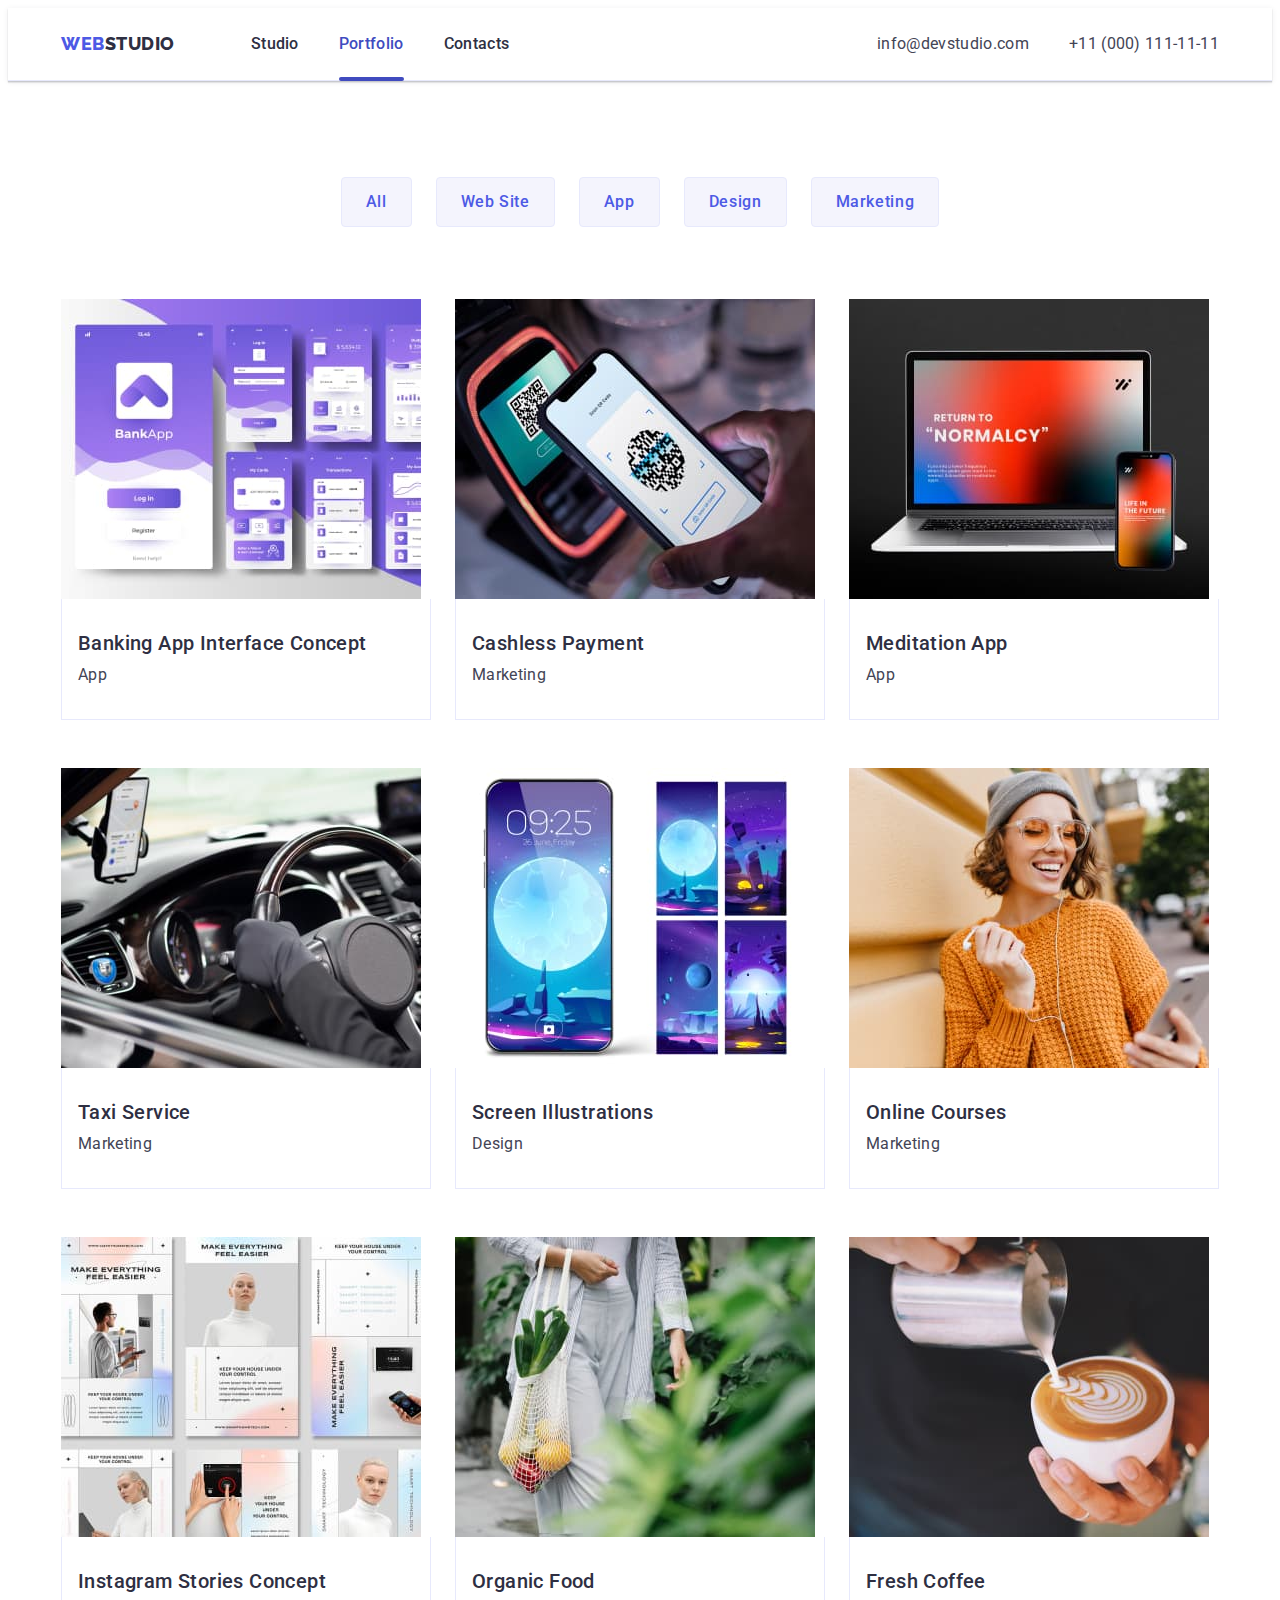
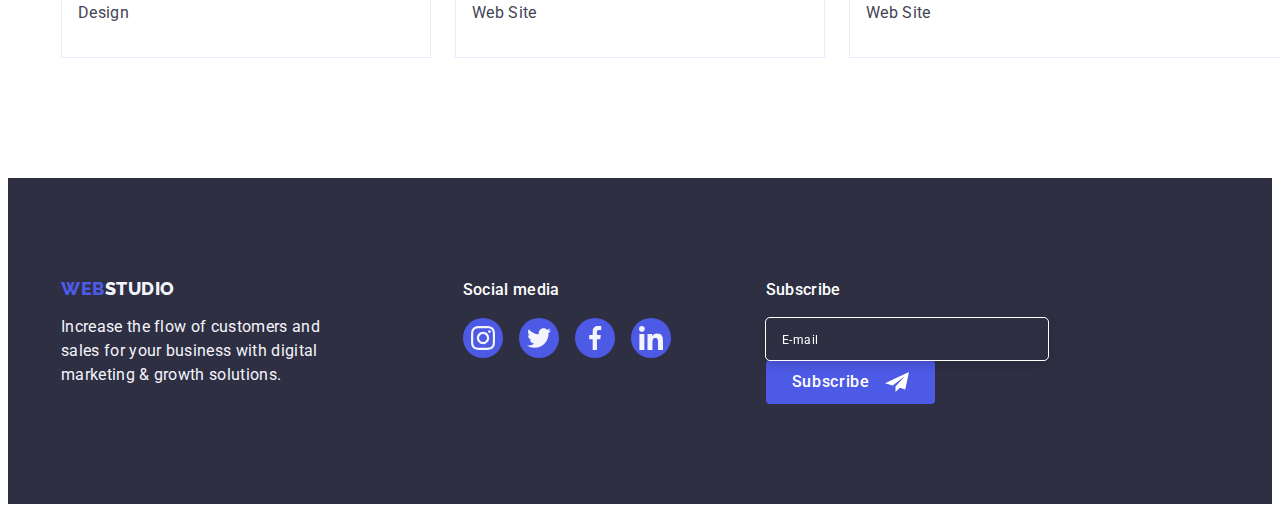
==== portfolio.html @ d96d14d5 "Initial commit" ====
<!DOCTYPE html>
<html lang="en">
  <head>
    <meta charset="UTF-8" />
    <meta http-equiv="X-UA-Compatible" content="IE=edge" />
    <meta name="viewport" content="width=device-width, initial-scale=1.0" />
    <link rel="preconnect" href="https://fonts.googleapis.com" />
    <link rel="preconnect" href="https://fonts.gstatic.com" crossorigin />
    <link
      href="https://fonts.googleapis.com/css2?family=Raleway:wght@800&family=Roboto:wght@400;500;700;900&display=swap"
      rel="stylesheet"
    />
    <link
      rel="stylesheet"
      href="https://cdnjs.cloudflare.com/ajax/libs/modern-normalize/1.1.0/modern-normalize.min.css"
      integrity="sha512-wpPYUAdjBVSE4KJnH1VR1HeZfpl1ub8YT/NKx4PuQ5NmX2tKuGu6U/JRp5y+Y8XG2tV+wKQpNHVUX03MfMFn9Q=="
      crossorigin="anonymous"
      referrerpolicy="no-referrer"
    />
    <link rel="stylesheet" href="./css/styles.css" />
    <title>Portfolio</title>
  </head>
  <body>
    <!-- HEADER -->
    <header class="main-header">
      <div class="main-header-container container">
        <nav class="main-nav">
          <a class="main-logo-link header-size-logo link" href="./index.html"
            >WEB<span class="head-logo">Studio</span></a
          >
          <ul class="menu-header list">
            <li class="menu-item">
              <a class="menu-link link" href="./index.html">Studio</a>
            </li>
            <li class="menu-item">
              <a class="menu-link current link" href="./portfolio.html"
                >Portfolio</a
              >
            </li>
            <li class="menu-item">
              <a class="menu-link link" href="">Contacts</a>
            </li>
          </ul>
        </nav>
        <address class="main-address">
          <ul class="list main-address-list">
            <li>
              <a class="contact link" href="mailto:info@devstudio.com"
                >info@devstudio.com</a
              >
            </li>
            <li>
              <a class="contact link" href="tel:+110001111111"
                >+11 (000) 111-11-11</a
              >
            </li>
          </ul>
        </address>
      </div>
    </header>
    <!-- MAIN -->
    <main>
      <section class="portfolio-main-section">
        <div class="container">
          <h1 hidden>Portfolio</h1>
          <!-- btn -->
          <ul class="portfolio-btn-list list">
            <li class="btn-list">
              <button class="portfolio-modal-btn" type="button">All</button>
            </li>
            <li class="btn-list">
              <button class="portfolio-modal-btn" type="button">
                Web Site
              </button>
            </li>
            <li class="btn-list">
              <button class="portfolio-modal-btn" type="button">App</button>
            </li>
            <li class="btn-list">
              <button class="portfolio-modal-btn" type="button">Design</button>
            </li>
            <li class="btn-list">
              <button class="portfolio-modal-btn" type="button">
                Marketing
              </button>
            </li>
          </ul>
          <!-- main -->
          <ul class="portfolio-menu-list list">
            <!-- 1 -->
            <li class="portfolio-list">
              <a class="portfolio-main-link link" href="">
                <div class="team-list-overlay">
                  <img
                    class="portfolio-icon"
                    src="./images/portfolio-images/banking-app-interface-concept.jpg"
                    alt="banking-app-interface-concept"
                    width="360"
                    height="300"
                  />
                  <p class="overlay">
                    14 Stylish and User-Friendly App Design Concepts · Task
                    Manager App · Calorie Tracker App · Exotic Fruit Ecommerce
                    App · Cloud Storage App
                  </p>
                </div>

                <div class="portfolio-main-description">
                  <h2 class="portfolio-card-subtitle">
                    Banking App Interface Concept
                  </h2>
                  <p class="portfolio-description">App</p>
                </div>
              </a>
            </li>
            <!-- 2 -->
            <li class="portfolio-list">
              <a class="portfolio-main-link link" href="">
                <div class="team-list-overlay">
                  <img
                    class="portfolio-icon"
                    src="./images/portfolio-images/cashless-payment.jpg"
                    alt="cashless-payment"
                    width="360"
                    height="300"
                  />
                  <p class="overlay">
                    14 Stylish and User-Friendly App Design Concepts · Task
                    Manager App · Calorie Tracker App · Exotic Fruit Ecommerce
                    App · Cloud Storage App
                  </p>
                </div>
                <div class="portfolio-main-description">
                  <h2 class="portfolio-card-subtitle">Cashless Payment</h2>
                  <p class="portfolio-description">Marketing</p>
                </div>
              </a>
            </li>
            <!-- 3 -->
            <li class="portfolio-list">
              <a class="portfolio-main-link link" href="">
                <div class="team-list-overlay">
                  <img
                    class="portfolio-icon"
                    src="./images/portfolio-images/meditaion-app.jpg"
                    alt="meditaion-app"
                    width="360"
                    height="300"
                  />
                  <p class="overlay">
                    14 Stylish and User-Friendly App Design Concepts · Task
                    Manager App · Calorie Tracker App · Exotic Fruit Ecommerce
                    App · Cloud Storage App
                  </p>
                </div>
                <div class="portfolio-main-description">
                  <h2 class="portfolio-card-subtitle">Meditation App</h2>
                  <p class="portfolio-description">App</p>
                </div>
              </a>
            </li>
            <!-- 4 -->
            <li class="portfolio-list">
              <a class="portfolio-main-link link" href="">
                <div class="team-list-overlay">
                  <img
                    class="portfolio-icon"
                    src="./images/portfolio-images/taxi-service.jpg"
                    alt="taxi-service"
                    width="360"
                    height="300"
                  />
                  <p class="overlay">
                    14 Stylish and User-Friendly App Design Concepts · Task
                    Manager App · Calorie Tracker App · Exotic Fruit Ecommerce
                    App · Cloud Storage App
                  </p>
                </div>
                <div class="portfolio-main-description">
                  <h2 class="portfolio-card-subtitle">Taxi Service</h2>
                  <p class="portfolio-description">Marketing</p>
                </div>
              </a>
            </li>
            <!-- 5 -->
            <li class="portfolio-list">
              <a class="portfolio-main-link link" href=""
                ><div class="team-list-overlay">
                  <img
                    class="portfolio-icon"
                    src="./images/portfolio-images/screen-illustrations.jpg"
                    alt="screen-illustrations"
                    width="360"
                    height="300"
                  />
                  <p class="overlay">
                    14 Stylish and User-Friendly App Design Concepts · Task
                    Manager App · Calorie Tracker App · Exotic Fruit Ecommerce
                    App · Cloud Storage App
                  </p>
                </div>
                <div class="portfolio-main-description">
                  <h2 class="portfolio-card-subtitle">Screen Illustrations</h2>
                  <p class="portfolio-description">Design</p>
                </div>
              </a>
            </li>
            <!-- 6 -->
            <li class="portfolio-list">
              <a class="portfolio-main-link link" href=""
                ><div class="team-list-overlay">
                  <img
                    class="portfolio-icon"
                    src="./images/portfolio-images/online-courses.jpg"
                    alt="online-courses"
                    width="360"
                    height="300"
                  />
                  <p class="overlay">
                    14 Stylish and User-Friendly App Design Concepts · Task
                    Manager App · Calorie Tracker App · Exotic Fruit Ecommerce
                    App · Cloud Storage App
                  </p>
                </div>
                <div class="portfolio-main-description">
                  <h2 class="portfolio-card-subtitle">Online Courses</h2>
                  <p class="portfolio-description">Marketing</p>
                </div>
              </a>
            </li>
            <!-- 7 -->
            <li class="portfolio-list">
              <a class="portfolio-main-link link" href=""
                ><div class="team-list-overlay">
                  <img
                    class="portfolio-icon"
                    src="./images/portfolio-images/instagram-stories-concept.jpg"
                    alt="instagram-stories-concept"
                    width="360"
                    height="300"
                  />
                  <p class="overlay">
                    14 Stylish and User-Friendly App Design Concepts · Task
                    Manager App · Calorie Tracker App · Exotic Fruit Ecommerce
                    App · Cloud Storage App
                  </p>
                </div>
                <div class="portfolio-main-description">
                  <h2 class="portfolio-card-subtitle">
                    Instagram Stories Concept
                  </h2>
                  <p class="portfolio-description">Design</p>
                </div>
              </a>
            </li>
            <!-- 8 -->
            <li class="portfolio-list">
              <a class="portfolio-main-link link" href=""
                ><div class="team-list-overlay">
                  <img
                    class="portfolio-icon"
                    src="./images/portfolio-images/organic-food.jpg"
                    alt="organic-food"
                    width="360"
                    height="300"
                  />
                  <p class="overlay">
                    14 Stylish and User-Friendly App Design Concepts · Task
                    Manager App · Calorie Tracker App · Exotic Fruit Ecommerce
                    App · Cloud Storage App
                  </p>
                </div>
                <div class="portfolio-main-description">
                  <h2 class="portfolio-card-subtitle">Organic Food</h2>
                  <p class="portfolio-description">Web Site</p>
                </div>
              </a>
            </li>
            <!-- 9 -->
            <li class="portfolio-list">
              <a class="portfolio-main-link link" href="">
                <div class="team-list-overlay">
                  <img
                    class="portfolio-icon"
                    src="./images/portfolio-images/fresh-coffee.jpg"
                    alt="fresh-coffee"
                    width="360"
                    height="300"
                  />
                  <p class="overlay">
                    14 Stylish and User-Friendly App Design Concepts · Task
                    Manager App · Calorie Tracker App · Exotic Fruit Ecommerce
                    App · Cloud Storage App
                  </p>
                </div>
                <div class="container portfolio-main-description">
                  <h2 class="portfolio-card-subtitle">Fresh Coffee</h2>
                  <p class="portfolio-description">Web Site</p>
                </div>
              </a>
            </li>
          </ul>
        </div>
      </section>
    </main>
    <!-- FOOTER -->
    <footer class="footer">
      <div class="footer-container container">
        <!-- logo -->
        <div class="footer-logo-and-description">
          <a class="main-logo-link footer-size-logo link" href="./index.html"
            >WEB<span class="footer-logo">Studio</span></a
          >
          <p class="footer-description">
            Increase the flow of customers and sales for your business with
            digital marketing & growth solutions.
          </p>
        </div>

        <!-- social media -->
        <div class="noname">
          <p class="footer-social-media-description">Social media</p>
          <ul class="footer-social-media-list">
            <!-- 1 -->
            <li class="footer-social-media-item list">
              <a
                class="footer-social-media-link link"
                href="https://www.instagram.com/"
                target="_blank"
                rel="noopener noreferrer"
              >
                <svg class="footer-social-media-svg" width="24" height="24">
                  <use href="./images/icon.svg#icon-instagram"></use>
                </svg>
              </a>
            </li>
            <!-- 2 -->
            <li class="footer-social-media-item list">
              <a
                class="footer-social-media-link link"
                href="https://twitter.com/"
                target="_blank"
                rel="noopener noreferrer"
              >
                <svg class="footer-social-media-svg" width="24" height="24">
                  <use href="./images/icon.svg#icon-twitter"></use>
                </svg>
              </a>
            </li>
            <!-- 3 -->
            <li class="footer-social-media-item list">
              <a
                class="footer-social-media-link link"
                href="https://www.facebook.com/"
                target="_blank"
                rel="noopener noreferrer"
              >
                <svg class="footer-social-media-svg" width="24" height="24">
                  <use href="./images/icon.svg#icon-facebook"></use>
                </svg>
              </a>
            </li>
            <!-- 4 -->
            <li class="footer-social-media-item list">
              <a
                class="footer-social-media-link link"
                href="https://www.linkedin.com/"
                target="_blank"
                rel="noopener noreferrer"
              >
                <svg class="footer-social-media-svg" width="24" height="24">
                  <use href="./images/icon.svg#icon-linkedin"></use>
                </svg>
              </a>
            </li>
          </ul>
        </div>
        <!-- submit -->
        <div class="container">
          <form name="subscribe_form" autocomplete="on" novalidate>
            <p class="subscribe-desc">Subscribe</p>
            <div class="subscribe-container">
              <label class="subscribe-label">
                <input
                  class="subscribe-input"
                  type="email"
                  name="user_email"
                  placeholder="E-mail"
                  required
                  minlength="2"
                />
              </label>
              <button class="subscribe-btn" type="submit">
                <span class="subscribe-text">Subscribe</span>
                <svg class="icon-send" width="24" height="24">
                  <use href="./images/icon.svg#icon-submit"></use>
                </svg>
              </button>
            </div>
          </form>
        </div>
      </div>
    </footer>
  </body>
</html>
---- css/styles.css ----
:root {
  /* font */
  --font-family-roboto: "Roboto", sans-serif;
  --font-family-raleway: "Raleway", sans-serif;

  /* color */
  --main-color: #ffffff;
  --logo-color: #4d5ae5;
  --head-logo-color: #2e2f42;
  --footer-logo-color: #f4f4fd;
  --main-text-color: #434455;
  --menu-link-color: #404bbf;
  --border-bottom-color: #e7e9fc;
  --border-customers-color: #8e8f99;
  --customers-box-color: #afb1b8;
  --footer-social-media-color: #31d0aa;
  --modal-background: #fcfcfc;

  /* transition */
  --transition-duration-function: 250ms cubic-bezier(0.4, 0, 0.2, 1);
}

/* reset */
body {
  font-family: var(--font-family-roboto);
  color: var(--main-text-color);
  background: var(--main-color);
}

h1,
h2,
h3,
h4,
h5,
h6,
p,
ul {
  margin: 0;
}

.list {
  list-style: none;
  padding-left: 0;
}

.link {
  text-decoration: none;
}

img {
  display: block;
}

.container {
  width: 1158px;
  padding-left: 15px;
  padding-right: 15px;
  margin-left: auto;
  margin-right: auto;
}

button {
  cursor: pointer;
}

/* =====================HEADER===================== */
.main-header {
  border-bottom: 1px solid var(--border-bottom-color);
  box-shadow: 0px 2px 1px rgba(46, 47, 66, 0.08),
    0px 1px 1px rgba(46, 47, 66, 0.16), 0px 1px 6px rgba(46, 47, 66, 0.08);
}

.main-header-container {
  display: flex;
  align-items: center;
}

.menu-link {
  position: relative;
  transition-property: bacground-color;
  transition-duration: 250ms;
  transition-timing-function: cubic-bezier(0.4, 0, 0.2, 1);
}

.menu-link::after {
  content: "";
  position: absolute;
  bottom: -1px;
  left: 0;

  display: block;
  width: 100%;
  height: 4px;
  border-radius: 2px;
}

.menu-link.current::after {
  background-color: var(--menu-link-color);
}

.menu-link.current {
  color: var(--menu-link-color);
}

.menu-link:hover,
.menu-link:focus {
  color: var(--menu-link-color);
}
.main-nav {
  display: flex;
  align-items: center;
}

/* logo */
.main-logo-link {
  font-family: var(--font-family-raleway);
  font-weight: 800;
  font-size: 18px;
  line-height: 1.17;
  letter-spacing: 0.03em;
  text-transform: uppercase;
  color: var(--logo-color);
}

.head-logo {
  color: var(--head-logo-color);
}

.footer-logo {
  color: var(--footer-logo-color);
}
.header-size-logo {
  display: inline-block;
  margin-right: 76px;
}

.footer-size-logo {
  display: inline-block;
  margin-bottom: 16px;
}

.menu-header {
  display: flex;
  gap: 40px;
  padding-left: 0px;
}

.menu-link {
  font-family: var(--font-family-roboto);
  font-weight: 500;
  font-size: 16px;
  line-height: 1.5;
  letter-spacing: 0.02em;
  color: var(--head-logo-color);

  display: inline-block;
  padding-top: 24px;
  padding-bottom: 24px;
}

.main-address {
  font-style: normal;
  margin-left: auto;
}

.main-address-list {
  display: flex;
  gap: 40px;
  padding-left: 0px;
}

.contact {
  font-family: var(--font-family-roboto);
  font-weight: 400;
  font-size: 16px;
  line-height: 1.5;
  letter-spacing: 0.02em;
  color: var(--main-text-color);
  transition-property: bacground-color;
  transition-duration: 250ms;
  transition-timing-function: cubic-bezier(0.4, 0, 0.2, 1);
}

.contact:hover,
.contact:focus {
  color: #404bbf;
}
/* MAIN page*/
/* =====================/HEADER===================== */
/* ======================HERO======================*/

.hero {
  display: block;
  background-color: var(--head-logo-color);
  max-width: 1440px;
  padding-top: 188px;
  padding-bottom: 188px;
  margin: 0 auto;
  background-image: linear-gradient(
      rgba(46, 47, 66, 0.7),
      rgba(46, 47, 66, 0.7)
    ),
    url("../images/hero/people_office.jpg");
  background-repeat: no-repeat;
  background-position: center;
  background-size: cover;
  margin-left: auto;
  margin-right: auto;
}

.main-title {
  font-family: var(--font-family-roboto);
  font-size: 56px;
  line-height: 1.07;
  text-align: center;
  letter-spacing: 0.02em;
  color: var(--main-color);

  max-width: 496px;
  margin: 0 auto;
  margin-bottom: 64px;
}

.main-modal-btn {
  font-family: var(--font-family-roboto);
  background-color: var(--logo-color);
  font-weight: 500;
  font-size: 16px;
  line-height: 1.5;
  letter-spacing: 0.04em;
  color: var(--main-color);
  background-color: var(--logo-color);

  display: flex;
  align-items: center;
  cursor: pointer;
  display: block;
  min-width: 169px;
  height: 56px;
  border: none;
  border-radius: 4px;
  margin: auto;

  transition-property: bacground-color;
  transition-duration: 250ms;
  transition-timing-function: cubic-bezier(0.4, 0, 0.2, 1);
}

.main-modal-btn:hover,
.main-modal-btn:focus {
  background-color: var(--menu-link-color);
}
/* ======================/HERO======================*/

/* ======================ABOUT======================*/
.about-section {
  padding-top: 120px;
  padding-bottom: 120px;
}

.menu-about {
  display: flex;
  gap: 24px;
  padding-left: 0px;
}

.about-list {
  width: calc((100% - 72px) / 4);
}

.about-icon {
  display: flex;
  align-items: center;
  justify-content: center;
  height: 112px;
  background-color: var(--footer-logo-color);
  border-radius: 4px;
  margin-bottom: 8px;
}

.svg-about-icon {
  width: 64px;
  height: 64px;
}
.about-third-header {
  font-family: var(--font-family-roboto);
  font-weight: 500;
  font-size: 20px;
  line-height: 1.2;
  letter-spacing: 0.02em;
  color: var(--head-logo-color);

  margin-bottom: 8px;
}

.about-description {
  font-family: var(--font-family-roboto);
  font-size: 16px;
  line-height: 1.5;
  letter-spacing: 0.02em;
  color: var(--main-text-color);
}
/* ======================/ABOUT======================*/

/* ========================PORTFOLIO=================== */

.portfolio-section {
  padding-bottom: 120px;
}

.menu-portfolio {
  display: flex;
  gap: 24px;
  padding-left: 0px;
}

.portfolio-list {
  width: calc((100% - 48px) / 3);
}

.portfolio-second-header {
  font-family: var(--font-family-roboto);
  font-size: 36px;
  line-height: 1.11;
  text-align: center;
  letter-spacing: 0.02em;
  text-transform: capitalize;
  color: var(--head-logo-color);

  margin-bottom: 72px;
}
/* ========================/PORTFOLIO=================== */

/* =====================TEAM===================== */
.team-section {
  background-color: var(--footer-logo-color);

  padding-top: 120px;
  padding-bottom: 120px;
}
.second-team-header {
  font-family: var(--font-family-roboto);
  font-size: 36px;
  line-height: 1.11;
  letter-spacing: 0.02em;
  text-transform: capitalize;
  color: var(--head-logo-color);

  text-align: center;
  margin-bottom: 72px;
}

.menu-team {
  display: flex;
  gap: 24px;
  padding-left: 0px;
}

.team-list {
  background-color: var(--main-color);

  width: calc((100% - 72px) / 4);
  border-radius: 0px 0px 4px 4px;
  box-shadow: 0px 1px 6px rgba(46, 47, 66, 0.08),
    0px 1px 1px rgba(46, 47, 66, 0.16), 0px 2px 1px rgba(46, 47, 66, 0.08);
}

.name-container {
  padding-top: 32px;
  padding-bottom: 32px;
  border-top-right-radius: 0px;
  border-bottom-right-radius: 4px;
  border-top-left-radius: 0px;
  border-bottom-left-radius: 4px;
}

.third-team-header {
  font-family: var(--head-logo-color);
  font-weight: 500;
  font-size: 20px;
  line-height: 1.2;
  letter-spacing: 0.02em;
  color: var(--head-logo-color);

  text-align: center;
  margin-bottom: 8px;
}

.team-description {
  font-family: var(--font-family-roboto);
  font-size: 16px;
  line-height: 1.5;
  letter-spacing: 0.02em;
  color: var(--main-text-color);

  text-align: center;
  margin-bottom: 8px;
}

.team-social-media-list {
  display: flex;
  justify-content: center;
  align-items: center;
  gap: 24px;
}

.team-social-media-item {
  width: 40px;
  height: 40px;
}

.team-social-media-link {
  display: flex;
  border-radius: 50%;
  width: 100%;
  height: 100%;
  background-color: var(--logo-color);
  justify-content: center;
  align-items: center;
  transition-property: bacground-color;
  transition-duration: 250ms;
  transition-timing-function: cubic-bezier(0.4, 0, 0.2, 1);
}

.team-social-media-link:hover,
.team-social-media-link:focus {
  background-color: var(--menu-link-color);
}

.team-social-media-svg {
  fill: var(--footer-logo-color);
}

/* =====================/TEAM===================== */

/* =====================CUSTOMERS===================== */

.customers-section {
  padding-top: 120px;
  padding-bottom: 120px;
}

.second-customers-header {
  font-family: var(--font-family-roboto);
  font-size: 36px;
  line-height: 1.1;
  letter-spacing: 0.02em;
  text-transform: capitalize;
  color: var(--head-logo-color);

  text-align: center;
  margin-bottom: 72px;
}

.menu-customers {
  display: flex;
  gap: 24px;
}

.customers-item {
  width: calc((100% - 120px) / 6);
  height: 88px;
}

.customers-link {
  display: flex;
  justify-content: center;
  align-items: center;
  width: 100%;
  height: 100%;
  border: 1px solid var(--border-customers-color);
  border-radius: 4px;
  color: var(--border-customers-color);
  transition-property: bacground-color;
  transition-duration: 250ms;
  transition-timing-function: cubic-bezier(0.4, 0, 0.2, 1);
}

.customers-link:hover,
.customers-link:focus {
  border-color: var(--menu-link-color);
  color: var(--menu-link-color);
}

.customers-svg {
  fill: currentColor;
}

/* =====================/CUSTOMERS===================== */

/* =====================FOOTER===================== */
.footer {
  background-color: var(--head-logo-color);

  padding-top: 100px;
  padding-bottom: 100px;
}
.footer-container {
  display: flex;
  align-items: baseline;
}
.footer-logo-and-description {
  margin-right: 120px;
}
.footer-description {
  font-family: var(--font-family-roboto);
  font-size: 16px;
  line-height: 1.5;
  letter-spacing: 0.02em;
  color: var(--footer-logo-color);

  max-width: 100%;
}

.footer-social-media-description {
  font-weight: 500;
  font-size: 16px;
  line-height: 1.5;
  letter-spacing: 0.02em;
  color: var(--main-color);
  margin-bottom: 16px;
}

.footer-social-media-list {
  display: flex;
  gap: 16px;
  padding-inline-start: 0px;
}

.footer-social-media-item {
  display: flex;
  width: 40px;
  height: 40px;
}

.footer-social-media-link {
  display: flex;
  justify-content: center;
  align-items: center;
  width: 100%;
  height: 100%;
  border-radius: 50%;
  color: var(--border-customers-color);
  background-color: var(--logo-color);
  transition-property: bacground-color;
  transition-duration: 250ms;
  transition-timing-function: cubic-bezier(0.4, 0, 0.2, 1);
}

.footer-social-media-link:hover,
.footer-social-media-link:focus {
  background-color: var(--footer-social-media-color);
}

.footer-social-media-svg {
  fill: var(--footer-logo-color);
}

/* не можу логічне імя селектору footer-social-media-desc, все зникає */
.noname {
  margin-right: 80px;
}

.subscribe-desc {
  font-family: var(--font-family-roboto);
  font-weight: 500;
  font-size: 16px;
  line-height: 1.5;
  letter-spacing: 0.02em;
  color: var(--main-color);
  margin-bottom: 16px;
}
/* input + btn */
.subscribe-form {
  display: flex;
  align-items: center;
  gap: 24px;
}
/* input */
.subscribe-input {
  background-color: var(--head-logo-color);
  width: 264px;
  height: 40px;
  outline: 1px solid var(--main-color);
  border: none;
  filter: drop-shadow(0px 4px 4px rgba(0, 0, 0, 0.15));
  border-radius: 4px;
  color: var(--main-color);
  padding-left: 16px;
}

.subscribe-input::placeholder {
  display: flex;
  align-items: center;
  letter-spacing: 0.04em;

  font-family: var(--font-family-roboto);
  font-weight: 400;
  font-size: 12px;
  line-height: 2;
  letter-spacing: 0.04em;

  color: var(--main-color);
  padding-top: 8px;
  padding-bottom: 8px;
  /* padding-left: 16px; */
}

.subscribe-text {
  font-family: var(--font-family-roboto);
  font-weight: 500;
  font-size: 16px;
  line-height: 1.5;
  display: flex;
  align-items: center;
  text-align: center;
  letter-spacing: 0.04em;
  color: var(--main-color);
}
/* btn */
.subscribe-btn {
  display: flex;
  flex-direction: row;
  justify-content: center;
  align-items: center;
  padding: 8px 24px;
  gap: 16px;
  background-color: var(--logo-color);
  border-radius: 4px;
  border-color: transparent;
  transition: background-color var(--transition-duration-function);
}

.subscribe-btn:hover,
.subscribe-btn:focus {
  background-color: var(--menu-link-color);
}

/* =====================/FOOTER===================== */
/* /MAIN page*/

/* PORTFOLIO page*/
/* ====================BTN==================== */
.portfolio-main-section {
  padding: 96px 0 120px;
}
/* btn */
.portfolio-modal-btn {
  font-family: var(--font-family-roboto);
  font-weight: 500;
  font-size: 16px;
  line-height: 1.5;
  letter-spacing: 0.04em;
  color: var(--logo-color);
  background-color: var(--footer-logo-color);
  border: 1px solid var(--border-bottom-color);

  display: flex;
  align-items: center;
  text-align: center;
  cursor: pointer;
  border-radius: 4px;
  padding: 12px 24px;

  transition-property: color, bacground, box-shadow, border;
  transition-duration: 250ms;
  transition-timing-function: cubic-bezier(0.4, 0, 0.2, 1);
}

.portfolio-modal-btn:hover,
.portfolio-modal-btn:focus {
  color: var(--main-color);
  background: var(--menu-link-color);
  box-shadow: 0px 3px 1px rgba(0, 0, 0, 0.1), 0px 2px 1px rgba(0, 0, 0, 0.08),
    0px 2px 2px rgba(0, 0, 0, 0.12);
  border: 1px solid transparent;
}

.portfolio-btn-list {
  display: flex;
  justify-content: center;
  gap: 24px;
  margin-bottom: 72px;
}

/* ====================/BTN==================== */

/* ====================MAIN==================== */

.portfolio-menu-list {
  display: flex;
  flex-wrap: wrap;
  column-gap: 24px;
  row-gap: 48px;
}
.portfolio-list {
  width: calc((100% - 48px) / 3);
}
.portfolio-main-link {
  display: block;
  transition-property: box-shadow;
  transition-duration: 250ms;
  transition-timing-function: cubic-bezier(0.4, 0, 0.2, 1);
}

.portfolio-main-link:hover,
.portfolio-main-link:focus {
  box-shadow: 0px 1px 6px rgba(46, 47, 66, 0.08),
    0px 1px 1px rgba(46, 47, 66, 0.16), 0px 2px 1px rgba(46, 47, 66, 0.08);
}

.portfolio-main-icon {
  border: 1px solid var(--border-bottom-color);
  border-top: none;
  padding: 32px 16px;
}

.portfolio-card-subtitle {
  font-family: var(--font-family-roboto);
  font-weight: 500;
  font-size: 20px;
  line-height: 1.2;
  letter-spacing: 0.02em;
  color: var(--head-logo-color);

  margin-bottom: 8px;
}

.portfolio-description {
  font-family: var(--font-family-roboto);
  font-size: 16px;
  line-height: 1.5;
  letter-spacing: 0.02em;
  color: var(--main-text-color);
}

.portfolio-main-description {
  border: 1px solid var(--border-bottom-color);
  border-top: none;
  padding: 32px 16px;
}
/* ====================/MAIN==================== */

/* //PORTFOLIO page*/

/* =================MODAL==================== */
.backdrop {
  position: fixed;
  top: 0;
  left: 0;
  z-index: 100;
  width: 100%;
  height: 100%;

  background: rgba(46, 47, 66, 0.4);
  transition-property: opacity, visibility;
  transition-duration: 250ms;
  transition-timing-function: cubic-bezier(0.4, 0, 0.2, 1);
}

.backdrop.is-hidden {
  opacity: 0;
  pointer-events: none;
  visibility: hidden;
}
.modal {
  position: absolute;
  top: 50%;
  left: 50%;
  transform: translate(-50%, -50%);
  padding-top: 72px;
  padding-right: 24px;
  padding-bottom: 24px;
  padding-left: 24px;

  width: 408px;
  min-height: 576px;

  background: var(--modal-background);
  box-shadow: 0px 1px 1px rgba(0, 0, 0, 0.14), 0px 1px 3px rgba(0, 0, 0, 0.12),
    0px 2px 1px rgba(0, 0, 0, 0.2);
  border-radius: 4px;
}

.close-modal-button {
  position: absolute;
  top: 24px;
  right: 24px;
  display: flex;
  justify-content: center;
  align-items: center;
  padding: 8px;
  border-radius: 50%;

  background-color: var(--border-bottom-color);
  border: 1px solid rgba(0, 0, 0, 0.1);

  transition-property: bacground-color, fill;
  transition-duration: 250ms;
  transition-timing-function: cubic-bezier(0.4, 0, 0.2, 1);
}

.close-modal-button:hover,
.close-modal-button:focus {
  background-color: var(--menu-link-color);
  fill: var(--main-color);
}
/* modal form */

.modal-form {
  display: flex;
  flex-direction: column;
}
.modal-title {
  margin-bottom: 16px;
  text-align: center;
}
.modal-form-lable {
  margin-bottom: 8px;
}
.modal-form-input-desc {
  display: block;
  font-size: 12px;
  font-weight: 400;
  line-height: 1.16;
  letter-spacing: 0.04em;
  color: var(--border-customers-color);
  margin-bottom: 4px;
}
.modal-form-input {
  width: 100%;
  height: 40px;
  border: 1px solid #2e2f42;
  border-radius: 4px;
  padding-left: 38px;
  opacity: 0.2;
  outline: 1px solid transparent;
  transition: outline-color var(--transition-duration-function);
}
.modal-form-input-wrapper {
  display: block;
  position: relative;
}
.input-icon {
  position: absolute;
  top: 50%;
  left: 12px;
  transform: translateY(-50%);
  transition: fill var(--transition-duration-function);
}

.modal-form-input:focus {
  opacity: 1;
  outline-color: var(--logo-color);
  border: transparent;
}

.modal-form-input:focus + .input-icon {
  fill: var(--logo-color);
}

.privacy-policy-container {
  border: none;
}
.modal-form-textarea {
  width: 100%;
  height: 120px;
  padding: 8px 16px;
  margin-bottom: 16px;
  resize: none;
  opacity: 0.2;
  border-radius: 4px;
  outline: 1px solid transparent;
  transition: outline-color var(--transition-duration-function);
}
.modal-form-textarea:focus {
  opacity: 1;
  outline-color: var(--logo-color);
  border: transparent;
}

.modal-form-textarea::placeholder {
  font-family: var(--font-family-roboto);
  font-weight: 400;
  font-size: 12px;
  line-height: 1.16;
  letter-spacing: 0.04em;
  color: rgba(46, 47, 66, 0.4);
}

.privacy-policy-container {
  display: flex;
  justify-content: flex-start;
  align-items: center;
  margin-bottom: 24px;
}

.modal-form-privacy-policy-text {
  font-family: var(--font-family-roboto);
  font-weight: 400;
  font-size: 12px;
  line-height: 1.16;
  letter-spacing: 0.04em;
  color: var(--border-customers-color);
}
.privacy-policy-icon {
  margin-right: 8px;
}
.privacy-policy-checkbox {
  appearance: none;
}
.privacy-policy-unchecked {
  opacity: 1;
  transition: opacity var(--transition-duration-function);
}

input[type="checkbox"]:checked
  + .privacy-policy-icon
  > .privacy-policy-unchecked {
  opacity: 0;
}

.privacy-policy-checked {
  opacity: 0;
  transition: opacity var(--transition-duration-function);
}
input[type="checkbox"]:checked
  + .privacy-policy-icon
  > .privacy-policy-checked {
  opacity: 1;
}

.privacy-policy-link {
  color: var(--logo-color);
}

.modal-send-btn {
  font-family: var(--font-family-roboto);
  background-color: var(--logo-color);
  font-weight: 500;
  font-size: 16px;
  line-height: 1.5;
  letter-spacing: 0.04em;
  color: var(--main-color);
  background-color: var(--logo-color);

  display: flex;
  align-items: center;
  cursor: pointer;
  display: block;
  min-width: 169px;
  height: 56px;
  border: none;
  border-radius: 4px;
  margin: auto;
  box-shadow: 0px 4px 4px rgba(0, 0, 0, 0.15);

  transition-property: bacground-color;
  transition-duration: 250ms;
  transition-timing-function: cubic-bezier(0.4, 0, 0.2, 1);
}

.modal-send-btn:hover,
.modal-send-btn:focus {
  background-color: var(--menu-link-color);
}

/* =========OVERLAY PORT=========== */
.overlay {
  position: absolute;

  top: 0;
  width: 100%;
  height: 100%;
  padding-top: 40px;
  padding-right: 32px;
  padding-bottom: 164px;
  padding-left: 32px;

  font-size: 16px;
  line-height: 1.5;
  letter-spacing: 0.02em;

  color: var(--footer-logo-color);
  background-color: var(--logo-color);
  overflow: auto;
  transform: translate(0, 100%);

  transition-property: transform;
  transition-duration: 250ms;
  transition-timing-function: cubic-bezier(0.4, 0, 0.2, 1);
}

.team-list-overlay {
  position: relative;
  overflow: hidden;
}

.portfolio-main-link:hover .overlay,
.portfolio-main-link:focus .overlay {
  transform: translate(0, 0);
}
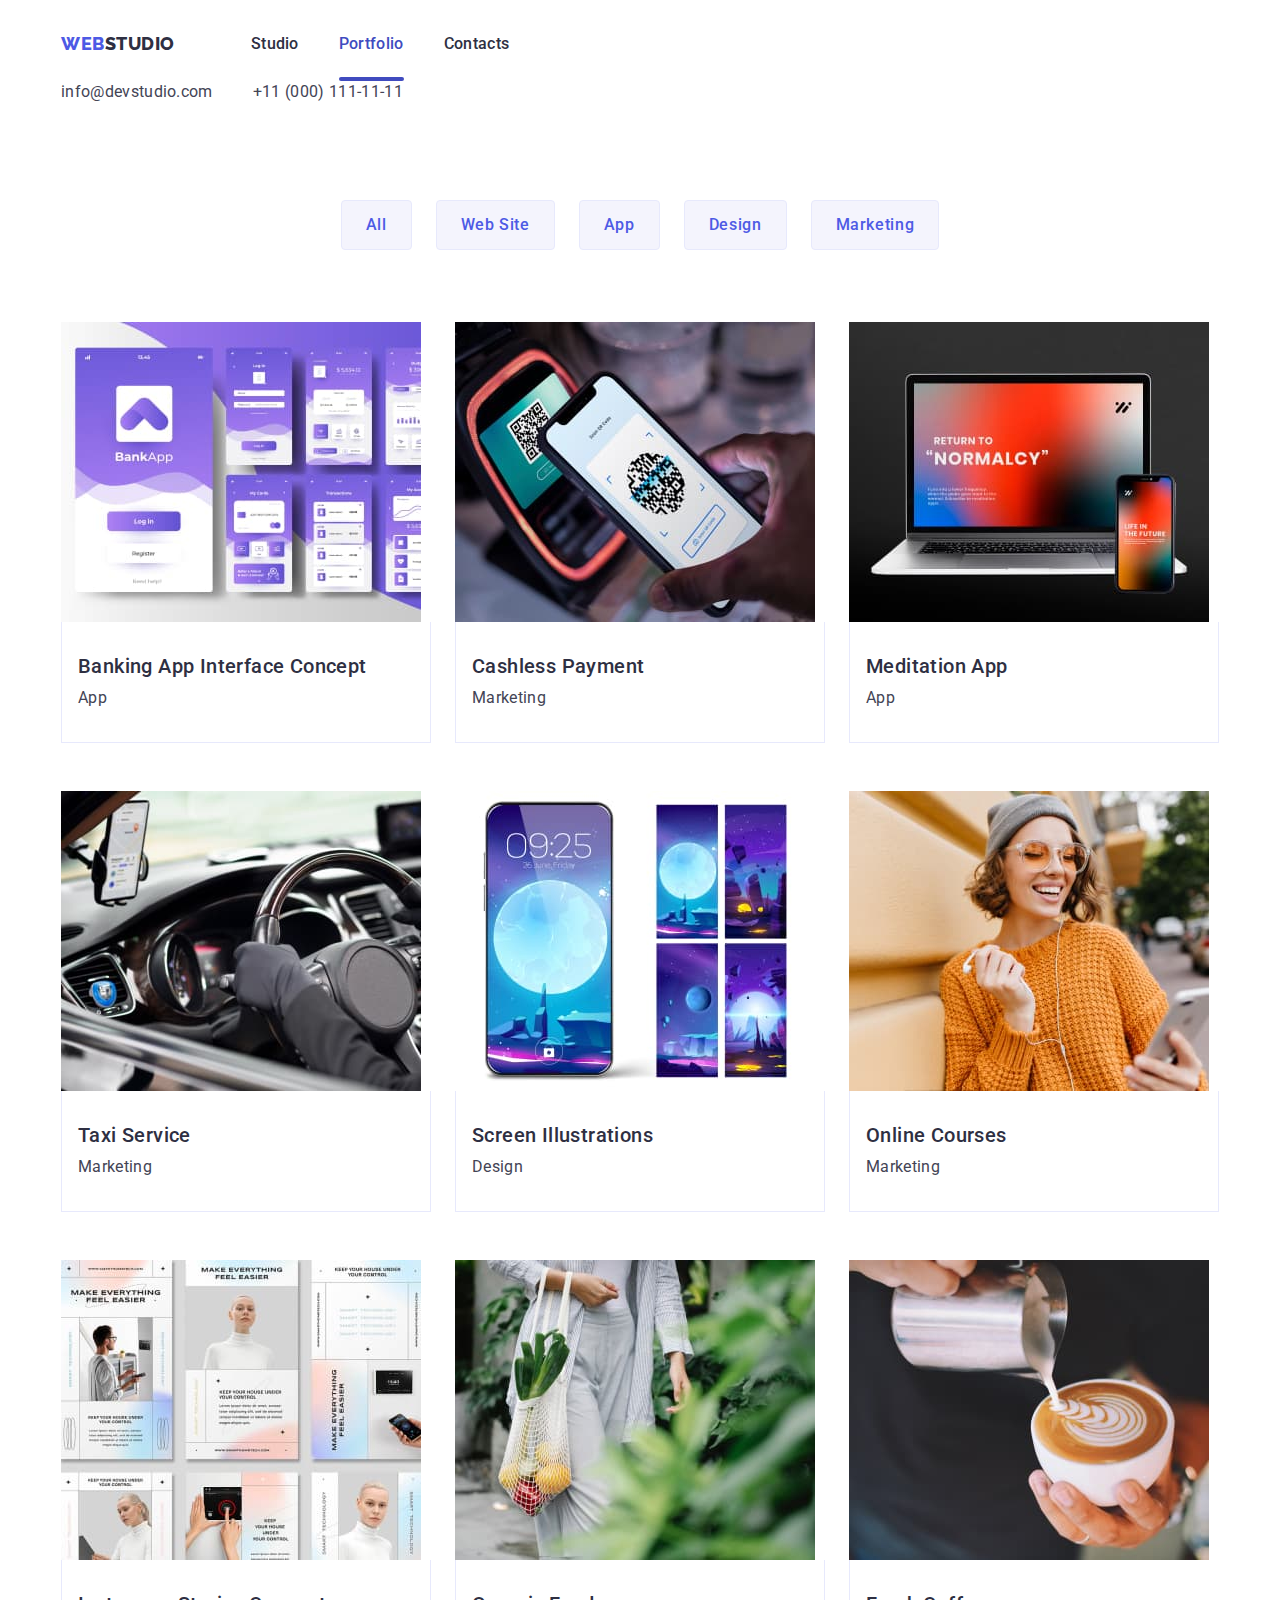
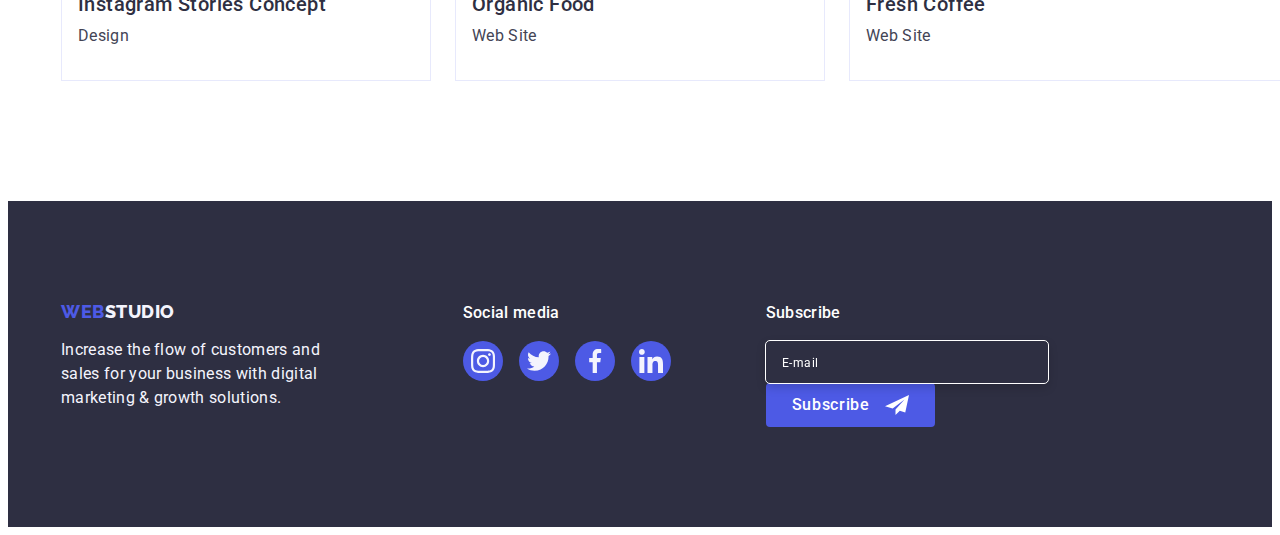
==== commit b6320907: "header adaptive" ====
--- a/portfolio.html
+++ b/portfolio.html
@@ -22,8 +22,8 @@
   </head>
   <body>
     <!-- HEADER -->
-    <header class="main-header">
-      <div class="main-header-container container">
+    <header class="header">
+      <div class="header-container container">
         <nav class="main-nav">
           <a class="main-logo-link header-size-logo link" href="./index.html"
             >WEB<span class="head-logo">Studio</span></a
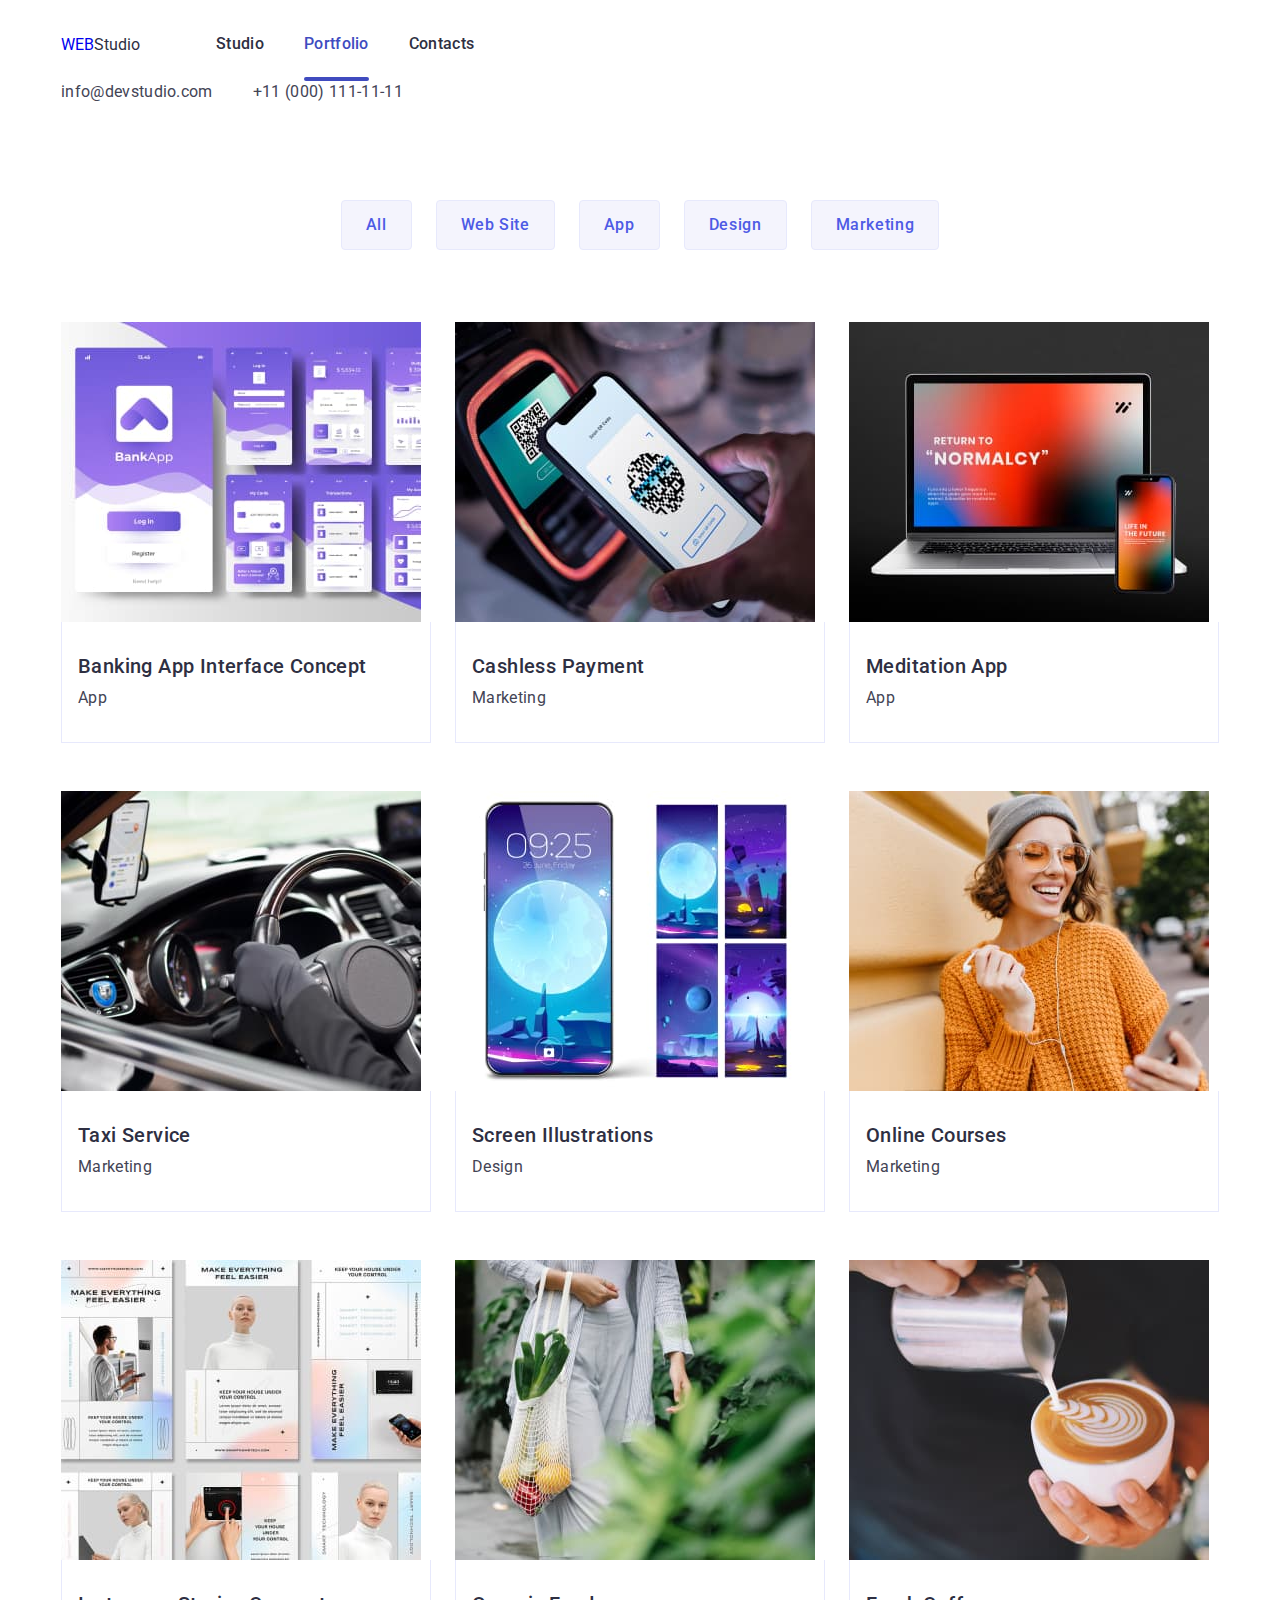
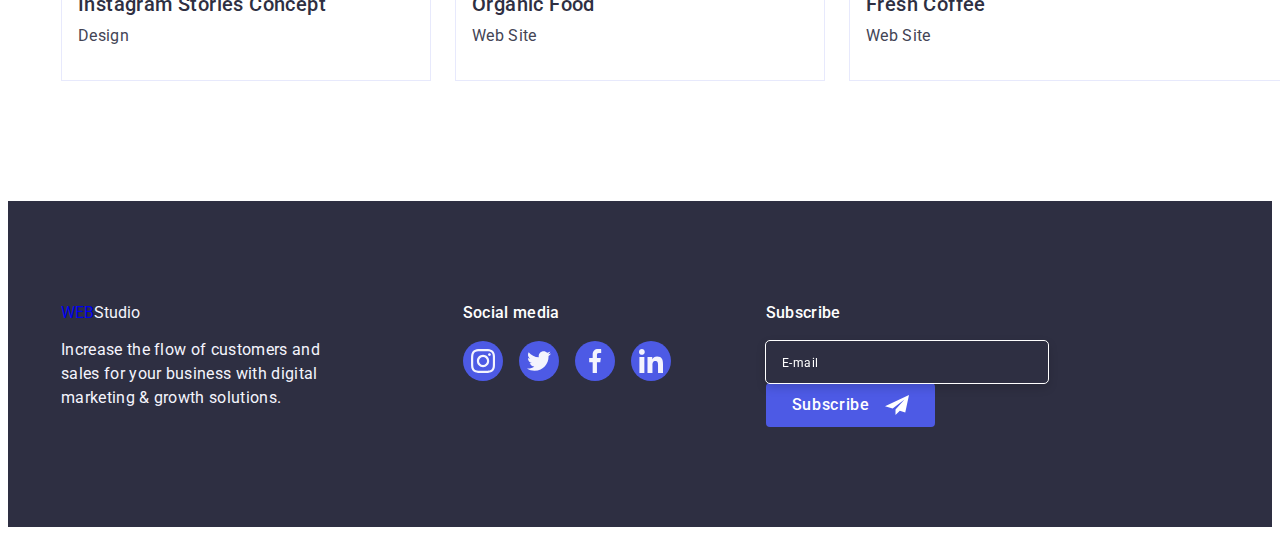
==== commit ffe039d7: "footer mobile adaptive" ====
--- a/portfolio.html
+++ b/portfolio.html
@@ -25,7 +25,9 @@
     <header class="header">
       <div class="header-container container">
         <nav class="main-nav">
-          <a class="main-logo-link header-size-logo link" href="./index.html"
+          <a
+            class="main-logo-link-header header-size-logo link"
+            href="./index.html"
             >WEB<span class="head-logo">Studio</span></a
           >
           <ul class="menu-header list">
@@ -308,7 +310,9 @@
       <div class="footer-container container">
         <!-- logo -->
         <div class="footer-logo-and-description">
-          <a class="main-logo-link footer-size-logo link" href="./index.html"
+          <a
+            class="main-logo-link-footer footer-size-logo link"
+            href="./index.html"
             >WEB<span class="footer-logo">Studio</span></a
           >
           <p class="footer-description">
